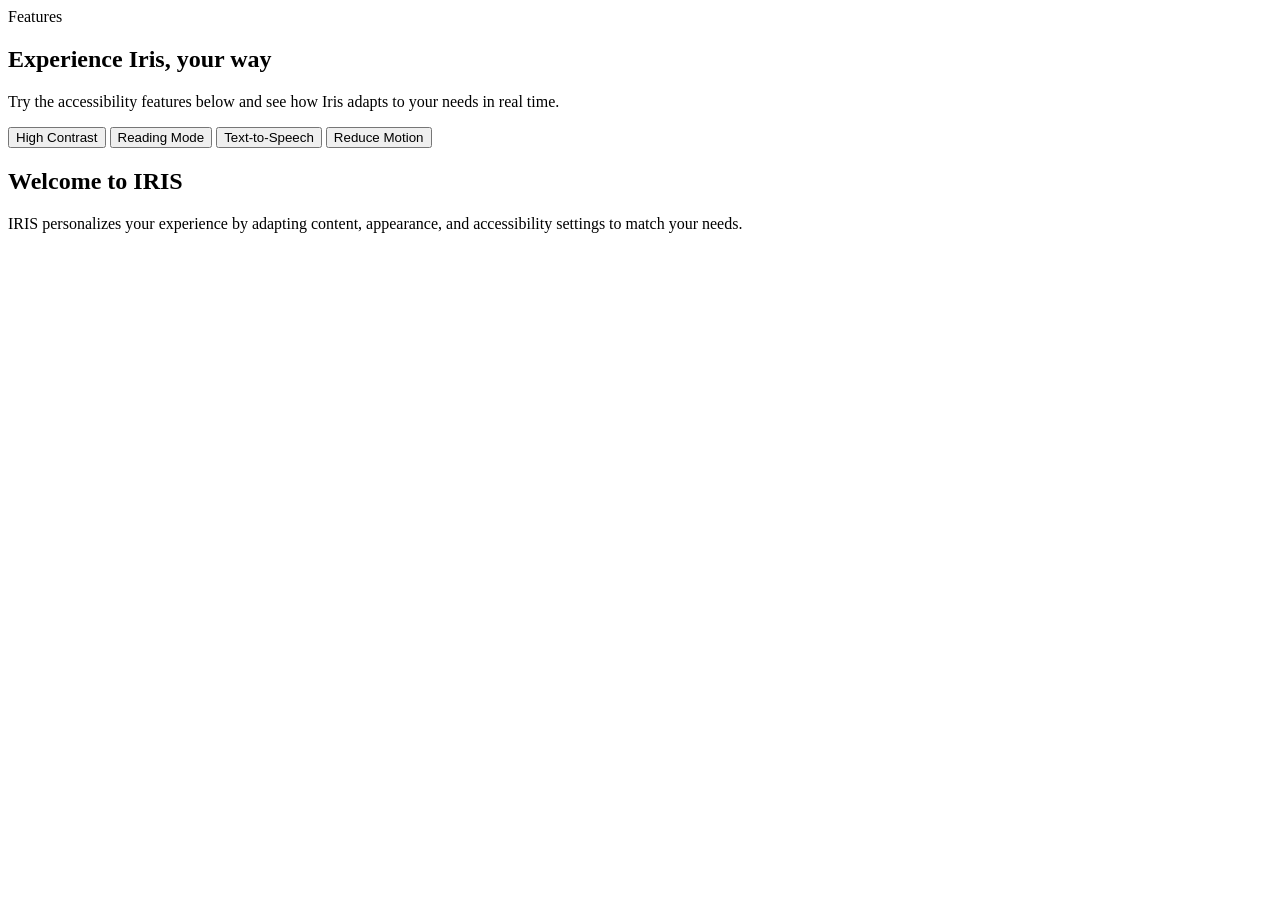
==== features.html @ 50be6290 "Add feature page struct" ====
<!doctype html>
<html>
  <head>
    <title>Features</title>
    <link rel="stylesheet" href="style.css" />
  </head>
  <body>
    <section class="features">
      <span class="feat-label">Features</span>
      <h1>Experience Iris, your way</h1>
      <p>
        Try the accessibility features below and see how Iris adapts to your
        needs in real time.
      </p>
      <div class="feature-container">
        <div class="feature-list">
          <button class="feature-btn">High Contrast</button>
          <button class="feature-btn">Reading Mode</button>
          <button class="feature-btn">Text-to-Speech</button>
          <button class="feature-btn">Reduce Motion</button>
        </div>
        <div class="feature-preview">
          <h2>Welcome to IRIS</h2>
          <p>
            IRIS personalizes your experience by adapting content, appearance,
            and accessibility settings to match your needs.
          </p>
        </div>
      </div>
    </section>
  </body>
</html>
---- style.css ----
*body {
    background-color :#FDE8DC;
    margin: 0;
    font-family: "Poppins", sans-serif;
}

header{
    background-color :#FFF8F3;
    padding: 24px 40px;
}

.nav {
    display: flex;
    align-items: center;
}

.logo-container {
    display: flex;
    align-items:center;
    gap:5px;
}

.logo {
    width:80px;
    height:auto;
}

.nav-links {
    margin-left: auto;
    display: flex;
    align-items: center;
    gap:30px;
}

.nav-links a{
    color:#6F5A54;
    text-decoration: none;
    font-weight:500;
    transition: color 0.3s ease;
}

.nav-links a:hover {
    color: #F77E6B;
}

.btn {
    background-color:#F77E6B;
    color:#FFFFFF;
    border-radius: 60px;
    padding: 12px 22px;
    cursor:pointer;
    border:none;
    font-weight: 600;
}

.btn:hover {
    background-color:#EB6C59;
    transition: background-color 0.3s ease;
}

.secondary-btn {
    display: inline-flex;
    align-items: center;
    color: #6F5A54;
    text-decoration: none;
    font-weight: 600;
    padding: 12px 0;
}

.hero {
    display: flex;
    align-items: center;
    justify-content: space-between;
    gap: 60px;
    padding: 80px 40px;
    max-width: 1200px;
    margin: 0 auto;
}

.hero-content {
    max-width: 520px;
}

.hero-label {
    display: inline-block;
    margin-bottom: 20px;
    padding: 10px 18px;
    border-radius: 999px;
    background-color: #FFF0E9;
    color: #D26E54;
    font-size: 0.95rem;
    font-weight: 700;
}

.hero-content h1 {
    font-size: clamp(3rem, 5vw, 4rem);
    line-height: 0.95;
    margin: 0 0 24px;
    letter-spacing: -0.04em;
}

.hero-content p {
    margin: 0 0 36px;
    font-size: 1.05rem;
    line-height: 1.75;
    color: #6F5A54;
}

.hero-actions {
    display: flex;
    gap: 18px;
    flex-wrap: wrap;
}

.hero-image {
    width: 500px;
    margin-left: auto;
}

.hero-image img {
    width: 100%;
    display: block;
}

footer {
    padding: 24px 40px;
    text-align: center;
    font-size: 0.95rem;
}

footer a {
    color: #6F5A54;
    text-decoration: none;
}

@media (max-width: 900px) {
    .hero {
        flex-direction: column;
        text-align: center;
        align-items: center;
        padding: 60px 24px;
    }

    .hero-content {
        max-width: 100%;
    }

    .hero-actions {
        justify-content: center;
    }

    .hero-image {
        width: 100%;
        margin-left: 0;
    }
}

@media (max-width: 640px) {
    header,
    .hero,
    footer {
        padding-left: 20px;
        padding-right: 20px;
    }

    .nav-links {
        gap: 18px;
    }

    .hero-content h1 {
        font-size: 2.6rem;
    }
}
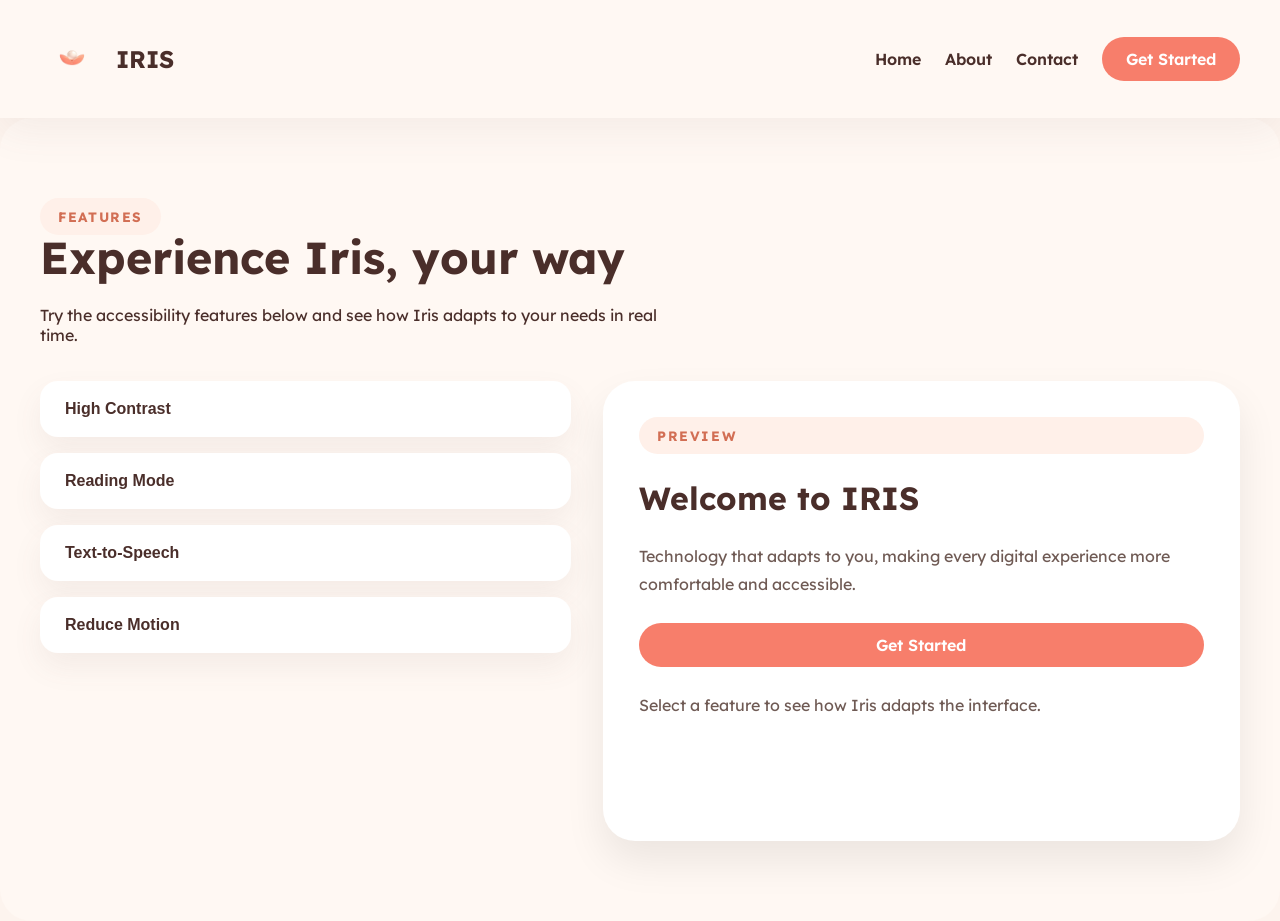
==== commit ae7d1ee7: "Wire Get Started buttons to login page and add login.html with consistent styles" ====
--- a/features.html
+++ b/features.html
@@ -1,12 +1,31 @@
 <!doctype html>
 <html>
   <head>
-    <title>Features</title>
+    <title>IRIS Features</title>
     <link rel="stylesheet" href="style.css" />
+    <link
+      href="https://fonts.googleapis.com/css2?family=Lexend:wght@400;600;700&display=swap"
+      rel="stylesheet"
+    />
   </head>
   <body>
+    <header>
+      <nav class="nav">
+        <div class="logo-container">
+          <img class="logo" src="assets/icons/IRISLOGO.png" alt="IRIS logo" />
+          <h1>IRIS</h1>
+        </div>
+        <div class="nav-links">
+          <a href="index.html">Home</a>
+          <a href="index.html#about">About</a>
+          <a href="index.html#contact">Contact</a>
+          <a href="login.html" class="btn">Get Started</a>
+        </div>
+      </nav>
+    </header>
+
     <section class="features">
-      <span class="feat-label">Features</span>
+      <span class="section-label">Features</span>
       <h1>Experience Iris, your way</h1>
       <p>
         Try the accessibility features below and see how Iris adapts to your
@@ -14,19 +33,33 @@
       </p>
       <div class="feature-container">
         <div class="feature-list">
-          <button class="feature-btn">High Contrast</button>
-          <button class="feature-btn">Reading Mode</button>
-          <button class="feature-btn">Text-to-Speech</button>
-          <button class="feature-btn">Reduce Motion</button>
+          <button id="high-contrast-btn" class="feature-btn">
+            High Contrast
+          </button>
+          <button id="reading-mode-btn" class="feature-btn">
+            Reading Mode
+          </button>
+          <button id="text-to-speech-btn" class="feature-btn">
+            Text-to-Speech
+          </button>
+          <button id="reduce-motion-btn" class="feature-btn">
+            Reduce Motion
+          </button>
         </div>
-        <div class="feature-preview">
-          <h2>Welcome to IRIS</h2>
-          <p>
-            IRIS personalizes your experience by adapting content, appearance,
-            and accessibility settings to match your needs.
+        <div id="preview" class="feature-preview">
+          <span class="preview-label">Preview</span>
+          <h3 id="previewTitle">Welcome to IRIS</h3>
+          <p id="previewText">
+            Technology that adapts to you, making every digital experience more
+            comfortable and accessible.
+          </p>
+          <a href="login.html" class="btn">Get Started</a>
+          <p id="previewNote" class="preview-note">
+            Select a feature to see how Iris adapts the interface.
           </p>
         </div>
       </div>
     </section>
+    <script src="script.js"></script>
   </body>
 </html>
--- a/style.css
+++ b/style.css
@@ -1,42 +1,58 @@
-*body {
-    background-color :#FDE8DC;
+* {
+    box-sizing: border-box;
+}
+
+body {
+    background-color: #FDF4EE;
     margin: 0;
-    font-family: "Poppins", sans-serif;
-}
-
-header{
-    background-color :#FFF8F3;
+    font-family: "Lexend", sans-serif;
+    color: #4A2E2A;
+}
+
+a {
+    color: inherit;
+    text-decoration: none;
+}
+
+header {
+    background-color: #FFF8F3;
     padding: 24px 40px;
+    box-shadow: 0 12px 40px rgba(111, 90, 84, 0.08);
+    position: sticky;
+    top: 0;
+    z-index: 20;
 }
 
 .nav {
     display: flex;
     align-items: center;
+    max-width: 1200px;
+    margin: 0 auto;
+    gap: 16px;
 }
 
 .logo-container {
     display: flex;
-    align-items:center;
-    gap:5px;
+    align-items: center;
+    gap: 12px;
 }
 
 .logo {
-    width:80px;
-    height:auto;
+    width: 64px;
+    height: auto;
 }
 
 .nav-links {
     margin-left: auto;
     display: flex;
-    align-items: center;
-    gap:30px;
-}
-
-.nav-links a{
-    color:#6F5A54;
-    text-decoration: none;
-    font-weight:500;
-    transition: color 0.3s ease;
+    flex-wrap: wrap;
+    align-items: center;
+    gap: 24px;
+}
+
+.nav-links a,
+.nav-links .btn {
+    font-weight: 600;
 }
 
 .nav-links a:hover {
@@ -44,65 +60,82 @@
 }
 
 .btn {
-    background-color:#F77E6B;
-    color:#FFFFFF;
-    border-radius: 60px;
-    padding: 12px 22px;
-    cursor:pointer;
-    border:none;
+    display: inline-flex;
+    align-items: center;
+    justify-content: center;
+    background-color: #F77E6B;
+    color: #FFFFFF;
+    border-radius: 999px;
+    padding: 12px 24px;
+    cursor: pointer;
+    border: none;
     font-weight: 600;
+    transition: background-color 0.25s ease, transform 0.2s ease;
+    text-decoration: none;
 }
 
 .btn:hover {
-    background-color:#EB6C59;
-    transition: background-color 0.3s ease;
+    background-color: #EB6C59;
+    transform: translateY(-1px);
 }
 
 .secondary-btn {
     display: inline-flex;
     align-items: center;
     color: #6F5A54;
-    text-decoration: none;
-    font-weight: 600;
-    padding: 12px 0;
-}
-
-.hero {
-    display: flex;
-    align-items: center;
-    justify-content: space-between;
-    gap: 60px;
-    padding: 80px 40px;
+    font-weight: 700;
+}
+
+.secondary-btn:hover {
+    color: #F77E6B;
+}
+
+main {
     max-width: 1200px;
     margin: 0 auto;
 }
 
+.hero {
+    display: flex;
+    align-items: center;
+    justify-content: space-between;
+    gap: 48px;
+    padding: 80px 40px;
+}
+
 .hero-content {
-    max-width: 520px;
-}
-
-.hero-label {
-    display: inline-block;
-    margin-bottom: 20px;
+    max-width: 540px;
+}
+
+.section-label,
+.preview-label {
+    display: inline-flex;
     padding: 10px 18px;
     border-radius: 999px;
     background-color: #FFF0E9;
     color: #D26E54;
-    font-size: 0.95rem;
+    font-size: 0.85rem;
     font-weight: 700;
+    letter-spacing: 0.12em;
+    text-transform: uppercase;
+}
+
+.hero-content h1,
+.features h1,
+.about h2,
+.contact h2 {
+    margin: 0 0 24px;
+    line-height: 1.02;
 }
 
 .hero-content h1 {
-    font-size: clamp(3rem, 5vw, 4rem);
-    line-height: 0.95;
-    margin: 0 0 24px;
-    letter-spacing: -0.04em;
+    font-size: clamp(3rem, 5vw, 4.5rem);
 }
 
 .hero-content p {
-    margin: 0 0 36px;
+    margin: 0 0 32px;
     font-size: 1.05rem;
-    line-height: 1.75;
+    line-height: 1.85;
     color: #6F5A54;
 }
 
@@ -113,13 +146,225 @@
 }
 
 .hero-image {
-    width: 500px;
-    margin-left: auto;
+    width: 100%;
+    max-width: 520px;
 }
 
 .hero-image img {
     width: 100%;
     display: block;
+    border-radius: 32px;
+}
+
+.about,
+.features,
+.contact {
+    padding: 80px 40px;
+}
+
+.about-header,
+.contact-card > div {
+    max-width: 620px;
+}
+
+.about h2 {
+    font-size: clamp(2.3rem, 3vw, 3rem);
+    color: #4A2E2A;
+}
+
+.about p,
+.contact p,
+.feature-preview p,
+.preview-note {
+    color: #6F5A54;
+    line-height: 1.8;
+}
+
+.about-grid {
+    display: grid;
+    grid-template-columns: repeat(auto-fit, minmax(260px, 1fr));
+    gap: 24px;
+    margin-top: 32px;
+}
+
+.about-card {
+    background: #FFFFFF;
+    border-radius: 24px;
+    padding: 30px;
+    box-shadow: 0 18px 45px rgba(111, 90, 84, 0.08);
+}
+
+.about-card h3 {
+    margin-top: 0;
+    margin-bottom: 16px;
+    color: #4A2E2A;
+    font-size: 1.4rem;
+}
+
+.about-card p {
+    margin: 0;
+}
+
+.features {
+    background: #FFF8F3;
+    border-radius: 32px;
+}
+
+.features h1 {
+    font-size: clamp(2.4rem, 3.5vw, 3.6rem);
+}
+
+.features p {
+    margin: 16px 0 36px;
+    max-width: 640px;
+}
+
+.feature-container {
+    display: grid;
+    grid-template-columns: 1fr 1.2fr;
+    gap: 32px;
+    align-items: start;
+}
+
+.feature-list {
+    display: grid;
+    gap: 16px;
+}
+
+.feature-btn {
+    background: #FFFFFF;
+    border: 1px solid transparent;
+    border-radius: 18px;
+    padding: 18px 24px;
+    text-align: left;
+    font-size: 1rem;
+    font-weight: 600;
+    color: #4A2E2A;
+    cursor: pointer;
+    transition: all 0.25s ease;
+    box-shadow: 0 14px 30px rgba(117, 94, 84, 0.08);
+}
+
+.feature-btn:hover,
+.feature-btn.active {
+    background: #F77E6B;
+    color: white;
+    border-color: #F77E6B;
+}
+
+.feature-preview {
+    background: #FFFFFF;
+    border-radius: 32px;
+    padding: 36px;
+    box-shadow: 0 20px 40px rgba(0, 0, 0, 0.08);
+    min-height: 460px;
+    display: flex;
+    flex-direction: column;
+    gap: 24px;
+}
+
+.feature-preview h3 {
+    margin: 0;
+    font-size: 2rem;
+    color: #4A2E2A;
+}
+
+.feature-preview p {
+    margin: 0;
+    font-size: 1rem;
+}
+
+.preview-note {
+    margin-top: auto;
+    color: #8A6F66;
+    font-size: 0.95rem;
+}
+
+.contact {
+    margin-top: 40px;
+}
+
+.contact-card {
+    display: grid;
+    grid-template-columns: 1fr 1fr;
+    gap: 32px;
+    align-items: center;
+}
+
+.contact-card {
+    background: #FFFFFF;
+    border-radius: 32px;
+    padding: 40px;
+    box-shadow: 0 18px 45px rgba(111, 90, 84, 0.08);
+}
+
+.contact-form {
+    display: grid;
+    gap: 18px;
+}
+
+.contact-form label {
+    display: grid;
+    gap: 10px;
+    font-weight: 600;
+    color: #4A2E2A;
+}
+
+.contact-form input,
+.contact-form textarea {
+    width: 100%;
+    border: 1px solid #E7D6CF;
+    border-radius: 18px;
+    padding: 16px 18px;
+    background: #FFFFFF;
+    color: #4A2E2A;
+    font-family: inherit;
+    font-size: 1rem;
+}
+
+.login-section {
+    padding: 80px 40px;
+    display: flex;
+    justify-content: center;
+    align-items: center;
+    min-height: calc(100vh - 160px);
+}
+
+.login-card {
+    background: #FFFFFF;
+    border-radius: 32px;
+    padding: 40px;
+    box-shadow: 0 20px 40px rgba(111, 90, 84, 0.08);
+    max-width: 520px;
+    width: 100%;
+}
+
+.login-card h1 {
+    margin-top: 0;
+    margin-bottom: 16px;
+    font-size: 2.6rem;
+}
+
+.login-card p {
+    margin: 0 0 24px;
+    color: #6F5A54;
+    line-height: 1.8;
+}
+
+.login-form {
+    display: grid;
+    gap: 18px;
+}
+
+.login-footer {
+    margin-top: 20px;
+    text-align: center;
+    color: #6F5A54;
+}
+
+.login-footer a {
+    color: #F77E6B;
+    text-decoration: none;
 }
 
 footer {
@@ -133,12 +378,17 @@
     text-decoration: none;
 }
 
-@media (max-width: 900px) {
+@media (max-width: 980px) {
+    .hero,
+    .feature-container,
+    .contact-card {
+        grid-template-columns: 1fr;
+    }
+
     .hero {
         flex-direction: column;
         text-align: center;
         align-items: center;
-        padding: 60px 24px;
     }
 
     .hero-content {
@@ -148,27 +398,28 @@
     .hero-actions {
         justify-content: center;
     }
-
-    .hero-image {
-        width: 100%;
-        margin-left: 0;
-    }
-}
-
-@media (max-width: 640px) {
+}
+
+@media (max-width: 720px) {
     header,
     .hero,
+    .about,
+    .features,
+    .contact,
     footer {
         padding-left: 20px;
         padding-right: 20px;
     }
 
     .nav-links {
-        gap: 18px;
+        gap: 14px;
     }
 
     .hero-content h1 {
-        font-size: 2.6rem;
-    }
-}
-
+        font-size: 2.8rem;
+    }
+
+    .feature-container {
+        gap: 24px;
+    }
+}
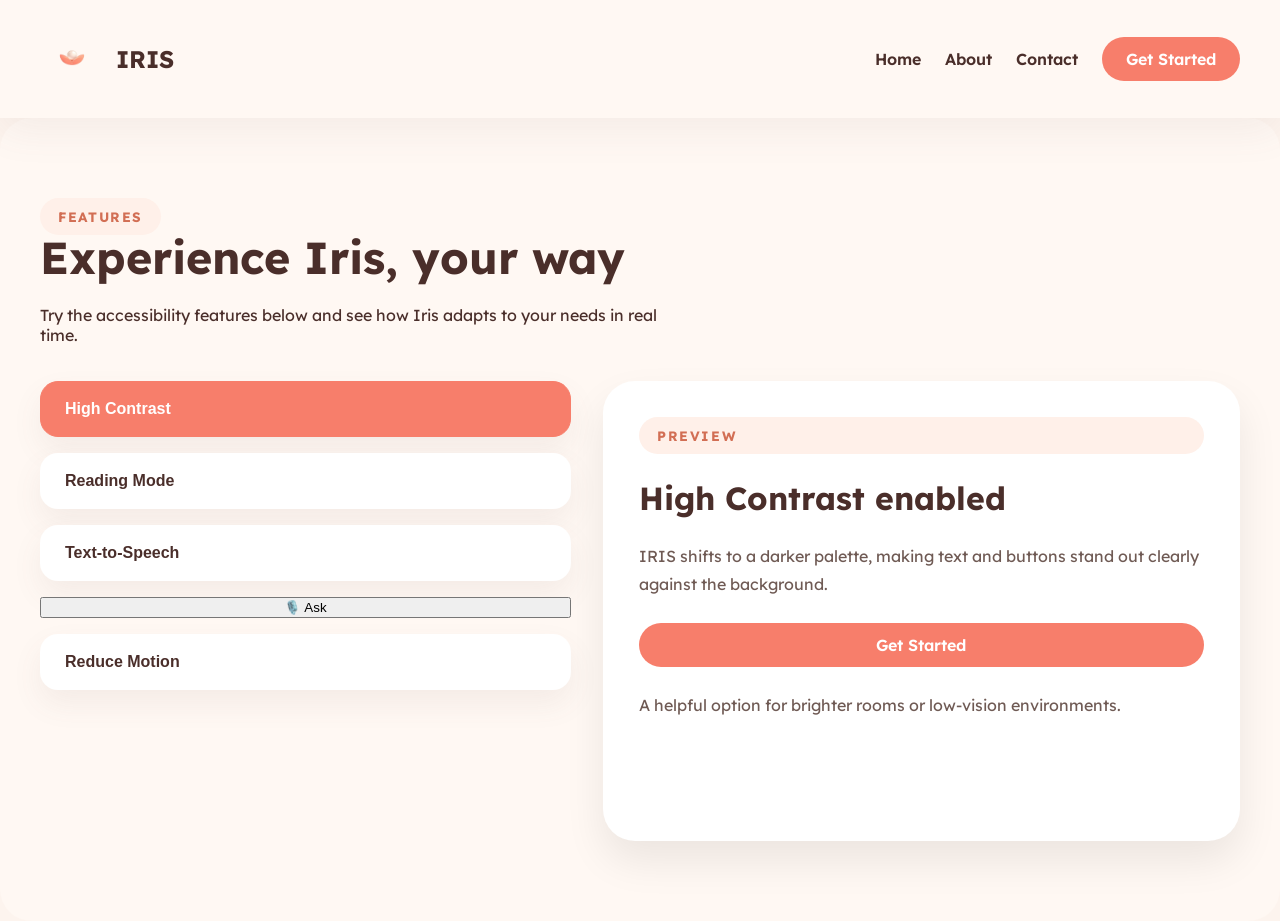
==== commit 4f089510: "feat: Add assistant button" ====
--- a/features.html
+++ b/features.html
@@ -42,6 +42,9 @@
           <button id="text-to-speech-btn" class="feature-btn">
             Text-to-Speech
           </button>
+          <button id="butler-btn" aria-label="Talk to your assistant">
+            🎙️ Ask
+          </button>
           <button id="reduce-motion-btn" class="feature-btn">
             Reduce Motion
           </button>
@@ -61,5 +64,6 @@
       </div>
     </section>
     <script src="script.js"></script>
+    <script src="assistant.js"></script>
   </body>
 </html>
--- a/style.css
+++ b/style.css
@@ -323,32 +323,35 @@
 }
 
 .login-section {
-    padding: 80px 40px;
+    padding: 60px 24px;
     display: flex;
     justify-content: center;
     align-items: center;
     min-height: calc(100vh - 160px);
+    background: radial-gradient(circle at top left, rgba(247, 126, 107, 0.08), transparent 36%),
+      radial-gradient(circle at bottom right, rgba(111, 90, 84, 0.08), transparent 30%);
 }
 
 .login-card {
     background: #FFFFFF;
-    border-radius: 32px;
-    padding: 40px;
-    box-shadow: 0 20px 40px rgba(111, 90, 84, 0.08);
+    border-radius: 36px;
+    padding: 44px;
+    box-shadow: 0 28px 60px rgba(111, 90, 84, 0.08);
     max-width: 520px;
     width: 100%;
+    border: 1px solid rgba(247, 126, 107, 0.12);
 }
 
 .login-card h1 {
     margin-top: 0;
     margin-bottom: 16px;
-    font-size: 2.6rem;
-}
-
-.login-card p {
-    margin: 0 0 24px;
-    color: #6F5A54;
-    line-height: 1.8;
+    font-size: clamp(2.4rem, 3vw, 3rem);
+}
+
+.login-intro {
+    margin: 0 0 28px;
+    color: #6F5A54;
+    line-height: 1.85;
 }
 
 .login-form {
@@ -356,8 +359,89 @@
     gap: 18px;
 }
 
+.login-form label {
+    display: grid;
+    gap: 10px;
+    font-weight: 700;
+    color: #4A2E2A;
+}
+
+.login-form input {
+    width: 100%;
+    border: 1px solid #E7D6CF;
+    border-radius: 18px;
+    padding: 16px 18px;
+    background: #FCF5F1;
+    color: #4A2E2A;
+    font-family: inherit;
+    font-size: 1rem;
+    transition: border-color 0.2s ease, box-shadow 0.2s ease;
+}
+
+.login-form input:focus {
+    border-color: #F77E6B;
+    outline: none;
+    box-shadow: 0 0 0 4px rgba(247, 126, 107, 0.16);
+}
+
+.login-meta {
+    display: flex;
+    justify-content: space-between;
+    align-items: center;
+    gap: 16px;
+    flex-wrap: wrap;
+}
+
+.remember-row {
+    display: inline-flex;
+    align-items: center;
+    gap: 10px;
+    color: #6F5A54;
+    font-weight: 500;
+}
+
+.remember-row input {
+    width: auto;
+    accent-color: #F77E6B;
+}
+
+.secondary-link {
+    color: #6F5A54;
+    font-size: 0.95rem;
+}
+
+.secondary-link:hover {
+    color: #F77E6B;
+}
+
+.login-message {
+    display: none;
+    padding: 16px 20px;
+    border-radius: 18px;
+    background: #FFF4EE;
+    border: 1px solid #F4D1C5;
+    color: #6F4F45;
+    font-size: 0.95rem;
+}
+
+.login-message.success {
+    background: #ECF8F3;
+    border-color: #C0E5D8;
+    color: #2A5F46;
+}
+
+.login-message.error {
+    background: #FDEEEE;
+    border-color: #F6C2BB;
+    color: #8B2B2A;
+}
+
+.login-form .btn {
+    width: 100%;
+}
+
 .login-footer {
-    margin-top: 20px;
+    margin-top: 18px;
     text-align: center;
     color: #6F5A54;
 }
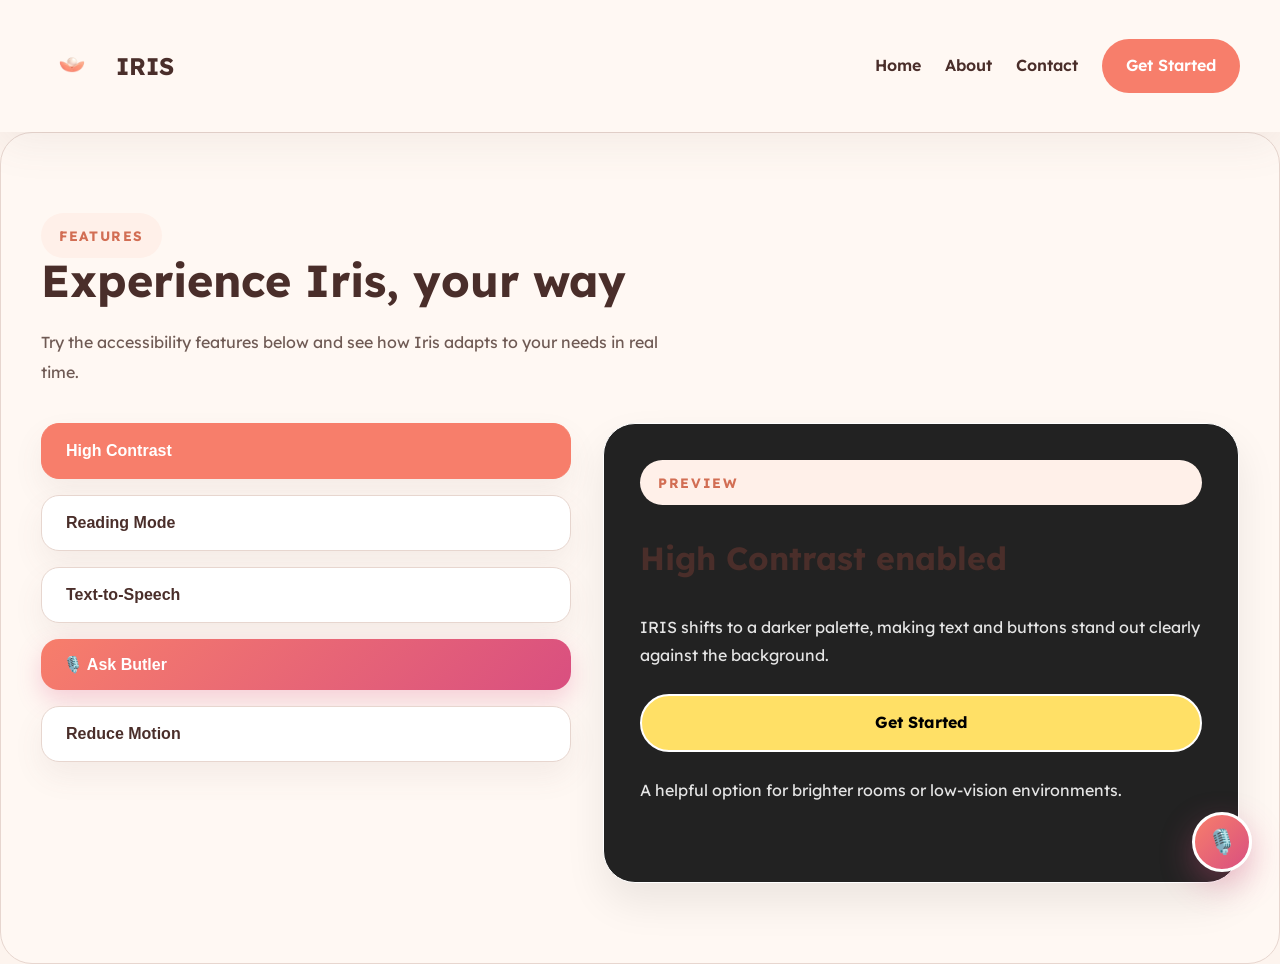
==== commit 42caa2e6: "feat: connect Butler voice assistant to UI, apply accessibility actions and themes" ====
--- a/features.html
+++ b/features.html
@@ -42,8 +42,8 @@
           <button id="text-to-speech-btn" class="feature-btn">
             Text-to-Speech
           </button>
-          <button id="butler-btn" aria-label="Talk to your assistant">
-            🎙️ Ask
+          <button id="butler-btn" class="feature-btn butler-trigger" aria-label="Talk to IRIS Butler Voice Assistant">
+            🎙️ Ask Butler
           </button>
           <button id="reduce-motion-btn" class="feature-btn">
             Reduce Motion
--- a/style.css
+++ b/style.css
@@ -1,12 +1,29 @@
+:root {
+    --bg-color: #FDF4EE;
+    --header-bg: #FFF8F3;
+    --card-bg: #FFFFFF;
+    --text-color: #4A2E2A;
+    --text-muted: #6F5A54;
+    --accent: #F77E6B;
+    --accent-hover: #EB6C59;
+    --border-color: #E7D6CF;
+    --font-family: "Lexend", sans-serif;
+    --letter-spacing: normal;
+    --line-height: 1.85;
+}
+
 * {
     box-sizing: border-box;
 }
 
 body {
-    background-color: #FDF4EE;
+    background-color: var(--bg-color);
     margin: 0;
-    font-family: "Lexend", sans-serif;
-    color: #4A2E2A;
+    font-family: var(--font-family);
+    color: var(--text-color);
+    line-height: var(--line-height);
+    letter-spacing: var(--letter-spacing);
+    transition: background-color 0.25s ease, color 0.25s ease;
 }
 
 a {
@@ -15,12 +32,13 @@
 }
 
 header {
-    background-color: #FFF8F3;
+    background-color: var(--header-bg);
     padding: 24px 40px;
     box-shadow: 0 12px 40px rgba(111, 90, 84, 0.08);
     position: sticky;
     top: 0;
     z-index: 20;
+    transition: background-color 0.25s ease;
 }
 
 .nav {
@@ -188,26 +206,31 @@
 }
 
 .about-card {
-    background: #FFFFFF;
+    background: var(--card-bg);
     border-radius: 24px;
     padding: 30px;
     box-shadow: 0 18px 45px rgba(111, 90, 84, 0.08);
+    border: 1px solid var(--border-color);
+    transition: background-color 0.25s ease, border-color 0.25s ease;
 }
 
 .about-card h3 {
     margin-top: 0;
     margin-bottom: 16px;
-    color: #4A2E2A;
+    color: var(--text-color);
     font-size: 1.4rem;
 }
 
 .about-card p {
     margin: 0;
+    color: var(--text-muted);
 }
 
 .features {
-    background: #FFF8F3;
+    background: var(--header-bg);
     border-radius: 32px;
+    border: 1px solid var(--border-color);
+    transition: background-color 0.25s ease;
 }
 
 .features h1 {
@@ -217,6 +240,7 @@
 .features p {
     margin: 16px 0 36px;
     max-width: 640px;
+    color: var(--text-muted);
 }
 
 .feature-container {
@@ -232,14 +256,14 @@
 }
 
 .feature-btn {
-    background: #FFFFFF;
-    border: 1px solid transparent;
+    background: var(--card-bg);
+    border: 1px solid var(--border-color);
     border-radius: 18px;
     padding: 18px 24px;
     text-align: left;
     font-size: 1rem;
     font-weight: 600;
-    color: #4A2E2A;
+    color: var(--text-color);
     cursor: pointer;
     transition: all 0.25s ease;
     box-shadow: 0 14px 30px rgba(117, 94, 84, 0.08);
@@ -247,13 +271,13 @@
 
 .feature-btn:hover,
 .feature-btn.active {
-    background: #F77E6B;
+    background: var(--accent);
     color: white;
-    border-color: #F77E6B;
+    border-color: var(--accent);
 }
 
 .feature-preview {
-    background: #FFFFFF;
+    background: var(--card-bg);
     border-radius: 32px;
     padding: 36px;
     box-shadow: 0 20px 40px rgba(0, 0, 0, 0.08);
@@ -261,6 +285,8 @@
     display: flex;
     flex-direction: column;
     gap: 24px;
+    border: 1px solid var(--border-color);
+    transition: background-color 0.25s ease, color 0.25s ease, border-color 0.25s ease;
 }
 
 .feature-preview h3 {
@@ -507,3 +533,448 @@
         gap: 24px;
     }
 }
+
+/* =========================================================
+   IRIS Color Themes
+   ========================================================= */
+
+body.theme-baby-pink,
+#preview.theme-baby-pink,
+#preview.baby-pink {
+    --bg-color: #FAD2E1;
+    --header-bg: #FDE8F0;
+    --card-bg: #FFF5F9;
+    --text-color: #4A2234;
+    --text-muted: #733D53;
+    --accent: #E05780;
+    --accent-hover: #C93E67;
+    --border-color: #F4BACF;
+}
+
+body.theme-lavender,
+#preview.theme-lavender,
+#preview.lavender {
+    --bg-color: #E2D9F3;
+    --header-bg: #EFEBF9;
+    --card-bg: #F7F5FC;
+    --text-color: #33224B;
+    --text-muted: #584475;
+    --accent: #8A64D0;
+    --accent-hover: #754EB8;
+    --border-color: #D2C4ED;
+}
+
+body.theme-mint-green,
+#preview.theme-mint-green,
+#preview.mint-green {
+    --bg-color: #D8F3DC;
+    --header-bg: #EAF9ED;
+    --card-bg: #F2FAF4;
+    --text-color: #1B4332;
+    --text-muted: #2D6A4F;
+    --accent: #40916C;
+    --accent-hover: #2D6A4F;
+    --border-color: #B7E4C7;
+}
+
+body.theme-peach,
+#preview.theme-peach,
+#preview.peach {
+    --bg-color: #FFE5D9;
+    --header-bg: #FFF0EB;
+    --card-bg: #FFF7F3;
+    --text-color: #582F24;
+    --text-muted: #7F4E42;
+    --accent: #E07A5F;
+    --accent-hover: #C86348;
+    --border-color: #F8C3AF;
+}
+
+body.theme-sky-blue,
+#preview.theme-sky-blue,
+#preview.sky-blue {
+    --bg-color: #D0E8FF;
+    --header-bg: #E6F2FF;
+    --card-bg: #F0F7FF;
+    --text-color: #1E3A5F;
+    --text-muted: #3B5B84;
+    --accent: #3A86FF;
+    --accent-hover: #2667D6;
+    --border-color: #A9D1FF;
+}
+
+/* =========================================================
+   High Contrast Mode
+   ========================================================= */
+
+body.high-contrast,
+#preview.high-contrast {
+    --bg-color: #121212 !important;
+    --header-bg: #1B1B1B !important;
+    --card-bg: #222222 !important;
+    --text-color: #FFFFFF !important;
+    --text-muted: #E5E5E5 !important;
+    --accent: #FFE066 !important;
+    --accent-hover: #FFD13B !important;
+    --border-color: #FFFFFF !important;
+}
+
+body.high-contrast .btn,
+#preview.high-contrast .btn {
+    background-color: #FFE066 !important;
+    color: #000000 !important;
+    font-weight: 700 !important;
+    border: 2px solid #FFFFFF !important;
+}
+
+body.high-contrast .about-card,
+body.high-contrast .contact-card,
+body.high-contrast .feature-btn,
+body.high-contrast .feature-preview {
+    border: 2px solid #FFFFFF !important;
+    box-shadow: none !important;
+}
+
+/* =========================================================
+   Reading Mode (Dyslexia Friendly Focus)
+   ========================================================= */
+
+body.reading-mode,
+#preview.reading-mode {
+    --letter-spacing: 0.07em !important;
+    --line-height: 2.15 !important;
+}
+
+body.reading-mode p,
+#preview.reading-mode p {
+    line-height: 2.2 !important;
+    letter-spacing: 0.06em !important;
+    word-spacing: 0.12em !important;
+    max-width: 68ch !important;
+}
+
+/* =========================================================
+   Text Sizing
+   ========================================================= */
+
+body.text-size-small {
+    font-size: 0.9rem;
+}
+body.text-size-medium {
+    font-size: 1rem;
+}
+body.text-size-large {
+    font-size: 1.18rem;
+}
+body.text-size-large h1 {
+    font-size: 3.6rem;
+}
+body.text-size-large h2 {
+    font-size: 2.6rem;
+}
+body.text-size-large p {
+    font-size: 1.2rem;
+}
+body.text-size-x-large {
+    font-size: 1.35rem;
+}
+body.text-size-x-large h1 {
+    font-size: 4rem;
+}
+body.text-size-x-large p {
+    font-size: 1.35rem;
+}
+
+/* =========================================================
+   Reduce Motion
+   ========================================================= */
+
+body.reduce-motion *,
+#preview.reduce-motion * {
+    animation-duration: 0.001ms !important;
+    animation-iteration-count: 1 !important;
+    transition-duration: 0.001ms !important;
+    scroll-behavior: auto !important;
+}
+
+/* =========================================================
+   Simplified Layout
+   ========================================================= */
+
+body.simplified-layout .hero-image,
+body.simplified-layout .preview-note,
+body.simplified-layout footer {
+    display: none !important;
+}
+
+body.simplified-layout .hero {
+    text-align: center;
+    justify-content: center;
+}
+body.simplified-layout .hero-content {
+    max-width: 800px;
+    margin: 0 auto;
+}
+
+/* =========================================================
+   Butler Voice & Accessible Interface
+   ========================================================= */
+
+#butler-btn,
+.butler-trigger {
+    background: linear-gradient(135deg, #F77E6B 0%, #D94F80 100%);
+    color: #FFFFFF;
+    border: none;
+    border-radius: 18px;
+    padding: 16px 22px;
+    font-size: 1rem;
+    font-weight: 700;
+    cursor: pointer;
+    display: inline-flex;
+    align-items: center;
+    gap: 10px;
+    box-shadow: 0 10px 25px rgba(217, 79, 128, 0.25);
+    transition: all 0.25s ease;
+}
+
+#butler-btn:hover,
+.butler-trigger:hover {
+    transform: translateY(-2px);
+    box-shadow: 0 14px 30px rgba(217, 79, 128, 0.35);
+}
+
+#butler-btn.listening,
+.butler-trigger.listening,
+.butler-fab.listening {
+    background: linear-gradient(135deg, #E63946 0%, #F77E6B 100%) !important;
+    animation: butler-pulse 1.4s infinite !important;
+}
+
+@keyframes butler-pulse {
+    0% {
+        box-shadow: 0 0 0 0 rgba(230, 57, 70, 0.7);
+    }
+    70% {
+        box-shadow: 0 0 0 16px rgba(230, 57, 70, 0);
+    }
+    100% {
+        box-shadow: 0 0 0 0 rgba(230, 57, 70, 0);
+    }
+}
+
+/* Floating Butler Widget */
+.butler-floating-widget {
+    position: fixed;
+    bottom: 28px;
+    right: 28px;
+    z-index: 1000;
+    display: flex;
+    flex-direction: column;
+    align-items: flex-end;
+    gap: 12px;
+}
+
+.butler-fab {
+    width: 60px;
+    height: 60px;
+    border-radius: 50%;
+    background: linear-gradient(135deg, #F77E6B 0%, #D94F80 100%);
+    color: #FFFFFF;
+    border: 3px solid #FFFFFF;
+    box-shadow: 0 12px 32px rgba(217, 79, 128, 0.35);
+    cursor: pointer;
+    font-size: 1.5rem;
+    display: flex;
+    align-items: center;
+    justify-content: center;
+    transition: transform 0.25s ease, box-shadow 0.25s ease;
+}
+
+.butler-fab:hover {
+    transform: scale(1.08);
+}
+
+.butler-panel {
+    width: 380px;
+    max-width: calc(100vw - 32px);
+    background: var(--card-bg);
+    border: 1px solid var(--border-color);
+    border-radius: 24px;
+    padding: 20px;
+    box-shadow: 0 24px 60px rgba(0, 0, 0, 0.16);
+    display: none;
+    flex-direction: column;
+    gap: 14px;
+    animation: butler-slide-up 0.25s ease forwards;
+}
+
+.butler-panel.open {
+    display: flex;
+}
+
+@keyframes butler-slide-up {
+    from {
+        opacity: 0;
+        transform: translateY(16px);
+    }
+    to {
+        opacity: 1;
+        transform: translateY(0);
+    }
+}
+
+.butler-panel-header {
+    display: flex;
+    align-items: center;
+    justify-content: space-between;
+    border-bottom: 1px solid var(--border-color);
+    padding-bottom: 12px;
+}
+
+.butler-panel-title {
+    display: flex;
+    align-items: center;
+    gap: 8px;
+    font-weight: 700;
+    color: var(--text-color);
+    font-size: 1.05rem;
+}
+
+.butler-status-badge {
+    font-size: 0.75rem;
+    padding: 4px 10px;
+    border-radius: 999px;
+    background: #FFF0E9;
+    color: #D26E54;
+    font-weight: 600;
+}
+
+.butler-status-badge.listening {
+    background: #FFE8E8;
+    color: #D90429;
+}
+
+.butler-status-badge.speaking {
+    background: #EAF4FF;
+    color: #0077B6;
+}
+
+.butler-status-badge.processing {
+    background: #FFF3CD;
+    color: #856404;
+}
+
+.butler-close-btn {
+    background: none;
+    border: none;
+    font-size: 1.3rem;
+    color: var(--text-muted);
+    cursor: pointer;
+    padding: 0 4px;
+}
+
+.butler-dialog-box {
+    max-height: 220px;
+    overflow-y: auto;
+    display: flex;
+    flex-direction: column;
+    gap: 10px;
+    font-size: 0.92rem;
+    padding-right: 4px;
+}
+
+.butler-bubble {
+    padding: 10px 14px;
+    border-radius: 16px;
+    line-height: 1.5;
+    max-width: 90%;
+    word-break: break-word;
+}
+
+.butler-bubble.user {
+    align-self: flex-end;
+    background: var(--accent);
+    color: #FFFFFF;
+    border-bottom-right-radius: 4px;
+}
+
+.butler-bubble.assistant {
+    align-self: flex-start;
+    background: var(--bg-color);
+    color: var(--text-color);
+    border: 1px solid var(--border-color);
+    border-bottom-left-radius: 4px;
+}
+
+.butler-chips-label {
+    font-size: 0.75rem;
+    color: var(--text-muted);
+    font-weight: 600;
+    text-transform: uppercase;
+    letter-spacing: 0.05em;
+    margin-bottom: 4px;
+}
+
+.butler-chips {
+    display: flex;
+    flex-wrap: wrap;
+    gap: 6px;
+}
+
+.butler-chip {
+    background: var(--bg-color);
+    color: var(--text-color);
+    border: 1px solid var(--border-color);
+    border-radius: 999px;
+    padding: 6px 12px;
+    font-size: 0.78rem;
+    cursor: pointer;
+    font-family: inherit;
+    transition: background-color 0.2s ease, border-color 0.2s ease, color 0.2s ease;
+}
+
+.butler-chip:hover {
+    background: var(--accent);
+    color: #FFFFFF;
+    border-color: var(--accent);
+}
+
+.butler-input-row {
+    display: flex;
+    gap: 8px;
+    align-items: center;
+}
+
+.butler-text-input {
+    flex: 1;
+    border: 1px solid var(--border-color);
+    border-radius: 999px;
+    padding: 10px 14px;
+    font-family: inherit;
+    font-size: 0.88rem;
+    background: var(--bg-color);
+    color: var(--text-color);
+    outline: none;
+    transition: border-color 0.2s ease;
+}
+
+.butler-text-input:focus {
+    border-color: var(--accent);
+}
+
+.butler-send-btn {
+    background: var(--accent);
+    color: #FFFFFF;
+    border: none;
+    border-radius: 999px;
+    padding: 10px 16px;
+    cursor: pointer;
+    font-weight: 600;
+    font-size: 0.85rem;
+    transition: background-color 0.2s ease;
+}
+
+.butler-send-btn:hover {
+    background: var(--accent-hover);
+}
+
